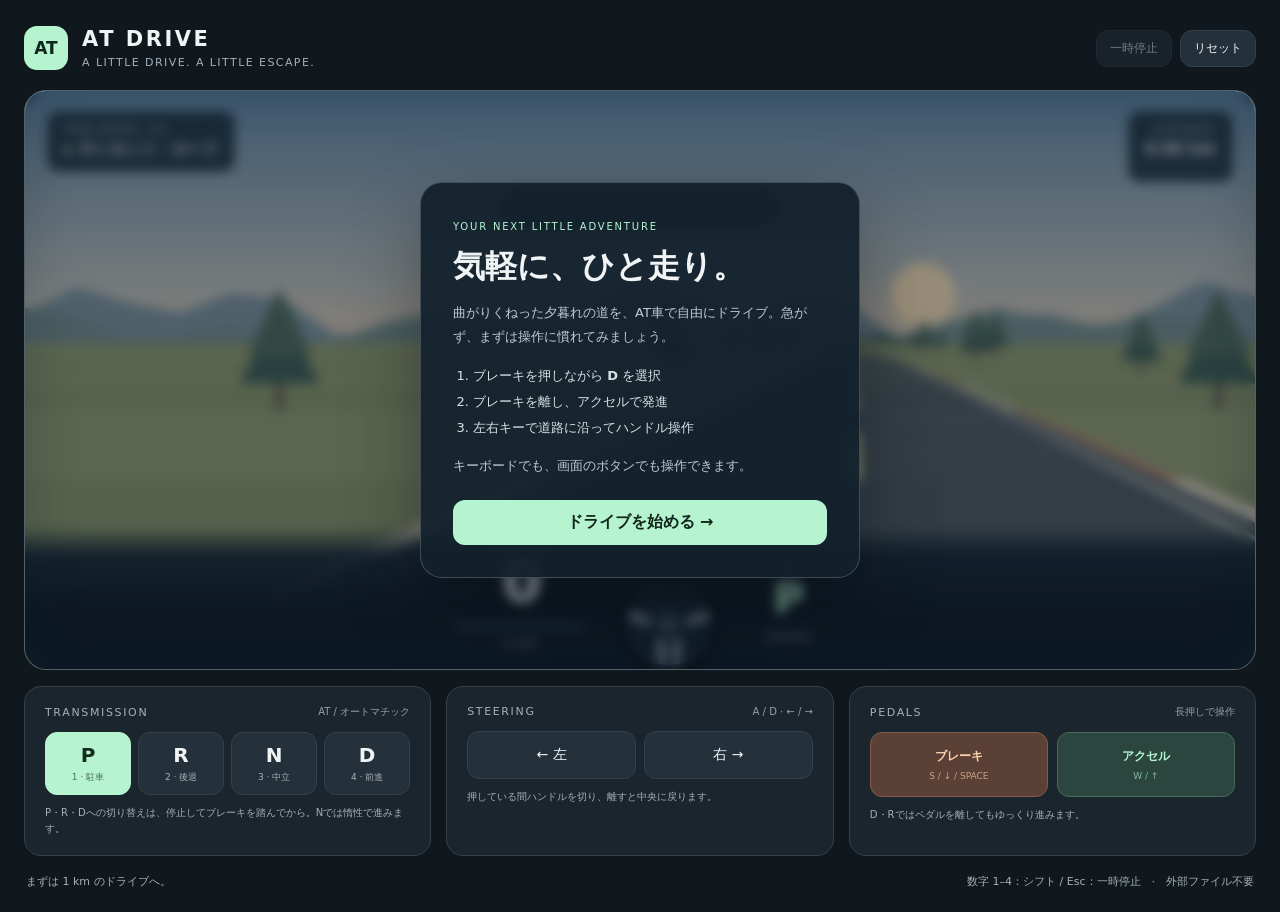
==== at-drive-simulator.html @ 30411b76 "Add standalone automatic transmission driving simulator" ====
<!doctype html>
<html lang="ja">
<head>
<meta charset="utf-8"><meta name="viewport" content="width=device-width,initial-scale=1,viewport-fit=cover">
<title>AT DRIVE — ドライブシミュレーター</title>
<style>
:root{color-scheme:dark;--bg:#10171d;--panel:#1b252d;--line:#34414b;--mint:#b6f4d0;--orange:#ffbc82;--muted:#a4b1ba}*{box-sizing:border-box}body{margin:0;background:var(--bg);color:#f0f4f5;font-family:system-ui,-apple-system,"Yu Gothic",sans-serif}button{font:inherit;color:inherit;cursor:pointer;border:1px solid var(--line);background:#24313a;border-radius:12px;padding:12px 18px;touch-action:none;user-select:none;-webkit-user-select:none}button:focus-visible{outline:3px solid var(--orange);outline-offset:3px}button:hover{border-color:#b6f4d080}button:active,.held{transform:translateY(2px);background:#3c514e!important}button:disabled{opacity:.45;cursor:default}.wrap{max-width:1280px;margin:auto;padding:26px 24px 20px}header{display:flex;justify-content:space-between;align-items:center;margin-bottom:20px;gap:12px}.brand{display:flex;align-items:center;gap:14px}.logo{display:grid;place-items:center;background:var(--mint);color:#10251b;width:44px;height:44px;border-radius:13px;font-size:17px;font-weight:900}.brand h1{font-size:21px;letter-spacing:.12em;margin:0}.brand p{font-size:11px;color:var(--muted);letter-spacing:.13em;margin:5px 0 0}.header-tools{display:flex;gap:8px;flex-shrink:0}.header-tools button{white-space:nowrap;padding:9px 13px;font-size:12px}.scene{position:relative;border-radius:22px;overflow:hidden;border:1px solid #52616b;height:min(58vw,580px);min-height:380px;background:#90aabb;isolation:isolate}canvas{display:block;width:100%;height:100%}.scene:after{content:"";position:absolute;inset:0;border-radius:21px;box-shadow:inset 0 0 50px #10202b44;pointer-events:none}.hud{position:absolute;left:22px;right:22px;top:20px;display:flex;justify-content:space-between;align-items:start;gap:10px;pointer-events:none}.tag{background:#12222bce;backdrop-filter:blur(8px);border:1px solid #ffffff25;border-radius:12px;padding:12px 16px}.tag small{display:block;font-size:10px;letter-spacing:.15em;color:#d3e0e6;margin-bottom:4px}.tag strong{font-size:15px;letter-spacing:.03em}.tag .dot{display:inline-block;width:7px;height:7px;background:var(--mint);border-radius:50%;margin-right:8px}.hud-right{text-align:right}.hint{position:absolute;top:98px;left:50%;transform:translateX(-50%);padding:10px 18px;border-radius:24px;background:#10202cdd;color:#fff;font-size:12px;max-width:92%;width:max-content;text-align:center;pointer-events:none;transition:opacity .15s}.hint.warn{color:#ffcb9e;border:1px solid #ffbc8266}.cockpit{pointer-events:none;position:absolute;bottom:0;left:0;right:0;height:143px;background:linear-gradient(0deg,#101920 45%,#15212bed 80%,#21303900);display:flex;justify-content:center;align-items:end;gap:30px;padding:0 20px 18px}.dial{width:130px;text-align:center}.dial small{font-size:9px;letter-spacing:.17em;color:var(--muted)}#speed{display:block;font-size:57px;font-weight:650;letter-spacing:-.07em;line-height:1.08;font-variant-numeric:tabular-nums}.rpm-track{height:4px;background:#3a4750;border-radius:10px;margin:10px 0 4px;overflow:hidden}.rpm-track i{display:block;height:100%;background:var(--orange);width:12%}.wheel{width:108px;height:108px;margin-bottom:-26px;filter:drop-shadow(0 2px 2px #000);transform-origin:center;flex:none}.gear-display{width:72px;text-align:center;padding-bottom:7px}.gear-display span{display:block;font-size:42px;line-height:1.25;font-weight:700;color:var(--mint)}.gear-display small{font-size:9px;color:var(--muted);letter-spacing:.1em}.dashboard{display:grid;grid-template-columns:1.05fr 1fr 1.05fr;gap:15px;margin-top:16px}.panel{padding:18px 20px;border:1px solid var(--line);border-radius:17px;background:var(--panel)}.panel-title{display:flex;justify-content:space-between;align-items:center;margin-bottom:13px}.panel-title h2{font-size:11px;letter-spacing:.15em;color:var(--muted);font-weight:500;margin:0}.panel-title span{font-size:10px;color:#92a39f}.gear-row{display:grid;grid-template-columns:repeat(4,1fr);gap:7px}.gear-row button{font-size:20px;font-weight:700;padding:10px 4px}.gear-row button[aria-pressed="true"]{background:var(--mint);color:#152b20;border-color:var(--mint)}.gear-row small{display:block;font-size:9px;font-weight:400;margin-top:4px;opacity:.65}.panel-note{font-size:10px;color:var(--muted);margin:10px 0 0;line-height:1.6}.steer-row{display:grid;grid-template-columns:1fr 1fr;gap:8px}.steer-row button{padding:14px 6px;font-size:14px}.pedals{display:grid;grid-template-columns:1fr 1fr;gap:9px}.pedals button{min-height:65px;padding:10px 6px;font-size:12px;font-weight:700}.pedals small{display:block;font-size:9px;font-weight:400;opacity:.65;margin-top:6px}#brake{background:#5a4035;border-color:#805d4b;color:#ffd4b0}#accelerator{background:#2a463e;border-color:#496a5d;color:var(--mint)}.footer{display:flex;justify-content:space-between;gap:10px;color:var(--muted);font-size:11px;padding:17px 2px 0;line-height:1.7}.overlay{position:absolute;inset:0;z-index:3;background:#0b182a6b;backdrop-filter:blur(6px);display:grid;place-items:center;padding:24px}.overlay[hidden]{display:none}.intro{max-height:100%;overflow:auto;background:#13212cf0;border:1px solid #ffffff30;border-radius:22px;padding:32px;max-width:440px;box-shadow:0 25px 80px #0005}.eyebrow{font-size:10px;color:var(--mint);letter-spacing:.18em}.intro h2{font-size:32px;line-height:1.3;margin:12px 0}.intro p{font-size:13px;line-height:1.9;color:#bdcbd2}.intro ol{padding-left:20px;font-size:13px;color:#d7e1e5;line-height:2}.intro button{width:100%;background:var(--mint);color:#10251b;border:0;font-weight:bold;margin-top:8px}.progress{height:3px;background:#32434d;margin-top:8px;border-radius:3px;overflow:hidden}.progress i{display:block;height:100%;background:var(--mint);width:0}.sr{position:absolute;width:1px;height:1px;overflow:hidden;clip:rect(0,0,0,0)}
@media(max-width:760px){.wrap{padding:16px 12px}.brand h1{font-size:16px}.brand p{font-size:9px;max-width:120px}.header-tools button{font-size:11px;padding:8px}.scene{height:55vh;min-height:360px;max-height:600px;border-radius:18px}.hud{left:12px;right:12px;top:12px}.tag{padding:9px 11px}.tag small{font-size:8px}.tag strong{font-size:12px}.hint{top:83px;font-size:11px;padding:8px 12px}.cockpit{gap:15px}.dashboard{grid-template-columns:1fr 1fr;gap:10px}.panel{padding:14px 12px}.panel:first-child{grid-column:1/-1}.gear-row button{padding:8px}.gear-row small{display:inline;margin-left:8px}.panel-title{margin-bottom:10px}.panel-note{font-size:9px}.footer{font-size:10px;flex-direction:column;gap:2px}.intro{padding:23px}.intro h2{font-size:26px}.intro p,.intro ol{font-size:12px}.wheel{width:90px;height:90px}.dial{width:110px}#speed{font-size:49px}.pedals button{min-height:65px;font-size:11px}}
@media(prefers-reduced-motion:reduce){*{scroll-behavior:auto}}
</style>
</head>
<body><main class="wrap">
<header><div class="brand"><span class="logo" aria-hidden="true">AT</span><div><h1>AT DRIVE</h1><p>A LITTLE DRIVE. A LITTLE ESCAPE.</p></div></div><div class="header-tools"><button id="pause" disabled>一時停止</button><button id="reset">リセット</button></div></header>
<div class="scene" id="scene">
<canvas id="view" aria-label="前方の道路。AT車を運転するシミュレーター"></canvas>
<div class="hud"><div class="tag"><small>FREE DRIVE / 01</small><strong><span class="dot"></span>サンセット・ロード</strong></div><div class="tag hud-right"><small>DISTANCE</small><strong id="distance">0.00 km</strong><div class="progress"><i id="progress"></i></div></div></div>
<div class="hint" id="hint" role="status" aria-live="polite">ブレーキを踏みながら D を選択してください</div>
<div class="cockpit"><div class="dial"><small>SPEED · km/h</small><strong id="speed">0</strong><div class="rpm-track"><i id="rpmBar"></i></div><small id="rpm">0 RPM</small></div>
<svg class="wheel" id="wheel" viewBox="0 0 120 120" aria-hidden="true"><circle cx="60" cy="60" r="47" fill="#17232c" stroke="#0b1117" stroke-width="15"/><circle cx="60" cy="60" r="45" fill="none" stroke="#53636d" stroke-width="2"/><path d="M16 51L50 63L52 105M104 51L70 63L68 105" fill="none" stroke="#9aa6ac" stroke-width="8"/><circle cx="60" cy="60" r="19" fill="#263741" stroke="#0c151c" stroke-width="3"/><text x="60" y="65" text-anchor="middle" fill="#c5d4da" font-size="12" font-family="sans-serif">AT</text></svg>
<div class="gear-display"><small>GEAR</small><span id="gearLabel">P</span><small id="driveStatus">PARKING</small></div></div>
<div class="overlay" id="overlay"><div class="intro"><span class="eyebrow">YOUR NEXT LITTLE ADVENTURE</span><h2 id="introTitle">気軽に、ひと走り。</h2><div id="introBody"><p>曲がりくねった夕暮れの道を、AT車で自由にドライブ。急がず、まずは操作に慣れてみましょう。</p><ol><li>ブレーキを押しながら <b>D</b> を選択</li><li>ブレーキを離し、アクセルで発進</li><li>左右キーで道路に沿ってハンドル操作</li></ol><p>キーボードでも、画面のボタンでも操作できます。</p></div><button id="start">ドライブを始める →</button></div></div>
</div>
<div class="dashboard">
<section class="panel"><div class="panel-title"><h2>TRANSMISSION</h2><span>AT / オートマチック</span></div><div class="gear-row" aria-label="シフトレバー"><button data-gear="P" aria-pressed="true">P<small>1 · 駐車</small></button><button data-gear="R" aria-pressed="false">R<small>2 · 後退</small></button><button data-gear="N" aria-pressed="false">N<small>3 · 中立</small></button><button data-gear="D" aria-pressed="false">D<small>4 · 前進</small></button></div><p class="panel-note">P・R・Dへの切り替えは、停止してブレーキを踏んでから。Nでは惰性で進みます。</p></section>
<section class="panel"><div class="panel-title"><h2>STEERING</h2><span>A / D · ← / →</span></div><div class="steer-row"><button id="left" aria-label="左にハンドルを切る">← 左</button><button id="right" aria-label="右にハンドルを切る">右 →</button></div><p class="panel-note">押している間ハンドルを切り、離すと中央に戻ります。</p></section>
<section class="panel"><div class="panel-title"><h2>PEDALS</h2><span>長押しで操作</span></div><div class="pedals"><button id="brake">ブレーキ<small>S / ↓ / SPACE</small></button><button id="accelerator">アクセル<small>W / ↑</small></button></div><p class="panel-note">D・Rではペダルを離してもゆっくり進みます。</p></section>
</div>
<footer class="footer"><span id="milestone">まずは 1 km のドライブへ。</span><span>数字 1–4：シフト / Esc：一時停止　·　外部ファイル不要</span></footer>
</main>
<script>
'use strict';
const $=id=>document.getElementById(id);
const canvas=$('view'), ctx=canvas.getContext('2d');
const gearNames={P:'PARKING',R:'REVERSE',N:'NEUTRAL',D:'DRIVE'};
const keys=new Set(), pointers=new Map();
const state={started:false,paused:false,gear:'P',speed:0,x:0,z:0,heading:0,steer:0,distance:0,offroad:false};
let W=0,H=0,last=0,notice='',noticeUntil=0,lastHint='';
const keyControls={ArrowUp:'accelerator',KeyW:'accelerator',ArrowDown:'brake',KeyS:'brake',Space:'brake',ArrowLeft:'left',KeyA:'left',ArrowRight:'right',KeyD:'right'};
function held(control){return [...keys].some(k=>keyControls[k]===control)||[...pointers.values()].includes(control);}
function active(){return state.started&&!state.paused;}
function clearControls(){keys.clear();pointers.clear();document.querySelectorAll('.held').forEach(b=>b.classList.remove('held'));}
function notify(text){notice=text;noticeUntil=performance.now()+2600;}
function shift(gear){
 if(!active()){if(!state.started)notify('「ドライブを始める」を押してください');return;}
 if(gear===state.gear)return;
 if(gear!=='N'&&(!held('brake')||Math.abs(state.speed)>.14)){notify('停止して、ブレーキを踏みながらシフトを切り替えてください');return;}
 state.gear=gear;
 if(gear==='P')state.speed=0;
 notify({P:'P：駐車しました',R:'R：後退します。後方に注意',N:'N：アクセルは駆動しません',D:'D：前進します。ブレーキを離すとゆっくり発進'}[gear]);
 updateGear();
}
function updateGear(){
 $('gearLabel').textContent=state.gear;$('driveStatus').textContent=gearNames[state.gear];
 document.querySelectorAll('[data-gear]').forEach(b=>b.setAttribute('aria-pressed',String(b.dataset.gear===state.gear)));
}
function pause(){if(!state.started)return;state.paused=!state.paused;clearControls();$('overlay').hidden=!state.paused;$('introTitle').textContent='ひと休み。';$('introBody').hidden=true;$('start').textContent='ドライブに戻る →';$('pause').textContent=state.paused?'再開':'一時停止';}
function reset(){Object.assign(state,{started:false,paused:false,gear:'P',speed:0,x:0,z:0,heading:0,steer:0,distance:0,offroad:false});clearControls();notice='';noticeUntil=0;$('overlay').hidden=false;$('introTitle').textContent='気軽に、ひと走り。';$('introBody').hidden=false;$('start').textContent='ドライブを始める →';$('pause').textContent='一時停止';$('pause').disabled=true;updateGear();}
$('start').onclick=()=>{if(state.started){if(state.paused)pause();return;}state.started=true;state.paused=false;$('overlay').hidden=true;$('pause').disabled=false;clearControls();notify('ブレーキを踏みながら D を選択してください');};
$('pause').onclick=pause;$('reset').onclick=reset;
document.querySelectorAll('[data-gear]').forEach(b=>{b.addEventListener('pointerdown',e=>{e.preventDefault();shift(b.dataset.gear);});b.onclick=()=>shift(b.dataset.gear);});
for(const control of ['left','right','brake','accelerator']){
 const b=$(control);
 b.addEventListener('pointerdown',e=>{if(!active())return;e.preventDefault();b.setPointerCapture(e.pointerId);pointers.set(e.pointerId,control);b.classList.add('held');});
 const release=e=>{pointers.delete(e.pointerId);b.classList.toggle('held',held(control));};
 b.addEventListener('pointerup',release);b.addEventListener('pointercancel',release);b.addEventListener('lostpointercapture',release);
 b.addEventListener('contextmenu',e=>e.preventDefault());
}
window.addEventListener('keydown',e=>{
 if(e.code==='Escape'&&state.started){e.preventDefault();if(!e.repeat)pause();return;}
 if(!active())return;
 if(keyControls[e.code]){e.preventDefault();keys.add(e.code);}
 if(/^Digit[1-4]$/.test(e.code)){e.preventDefault();if(!e.repeat)shift(['P','R','N','D'][Number(e.code.slice(-1))-1]);}
});
window.addEventListener('keyup',e=>{keys.delete(e.code);});
window.addEventListener('blur',()=>{clearControls();if(active())pause();});
document.addEventListener('visibilitychange',()=>{if(document.hidden){clearControls();if(active())pause();}});
function roadCenter(z){return 40*Math.sin(z/250)+25*Math.sin(z/480);}
function step(dt){
 if(!active())return;
 const brake=held('brake'),gas=held('accelerator'),v=state.speed,abs=Math.abs(v);
 const target=(held('right')?1:0)-(held('left')?1:0);
 state.steer+=(target-state.steer)*Math.min(1,dt*7);
 state.offroad=Math.abs(state.x-roadCenter(state.z))>3.6;
 if(state.gear==='P')state.speed=0;
 else if(brake)state.speed=Math.sign(v)*Math.max(0,abs-8.5*dt);
 else{
  const direction=state.gear==='D'?1:state.gear==='R'?-1:0;
  let acceleration=0;
  if(direction){
   if(gas)acceleration=direction*(3.5-.03*abs-.003*abs*abs);
   else if(abs<1.3&&Math.sign(v||direction)===direction)acceleration=direction*.9;
  }
  const drag=(.12+.008*abs*abs+(state.offroad?1.4+.06*abs:0))*Math.sign(v);
  const next=v+(acceleration-drag)*dt;
  state.speed=acceleration===0&&v*next<0?0:next;
  state.speed=Math.max(-5.55,Math.min(30.55,state.speed));
 }
 state.heading+=state.speed/2.7*Math.tan(state.steer*.48/(1+Math.abs(state.speed)/9))*dt;
 state.heading=Math.max(-.8,Math.min(.8,state.heading));
 state.x+=Math.sin(state.heading)*state.speed*dt;
 state.z+=Math.cos(state.heading)*state.speed*dt;
 // Keep the course reachable even after long steering input.
 const center=roadCenter(state.z);
 state.x=Math.max(center-28,Math.min(center+28,state.x));
 state.distance+=Math.abs(state.speed)*dt;
}
function resize(){const r=canvas.getBoundingClientRect(),dpr=Math.min(window.devicePixelRatio||1,2);W=r.width;H=r.height;canvas.width=Math.round(W*dpr);canvas.height=Math.round(H*dpr);ctx.setTransform(dpr,0,0,dpr,0,0);}
new ResizeObserver(resize).observe(canvas);
function polygon(points,color){if(points.some(p=>!p))return;ctx.fillStyle=color;ctx.beginPath();points.forEach((p,i)=>i?ctx.lineTo(p.x,p.y):ctx.moveTo(p.x,p.y));ctx.closePath();ctx.fill();}
function project(x,z){const dx=x-state.x,dz=z-state.z,c=Math.cos(state.heading),s=Math.sin(state.heading),depth=dz*c+dx*s;return depth>.9?{x:W*.5+(dx*c-dz*s)*W*.83/depth,y:H*.43+1.65*W*.83/depth,scale:W*.83/depth}:null;}
function render(){
 if(!W||!H)return;
 const horizon=H*.43;
 const sky=ctx.createLinearGradient(0,0,0,horizon+50);sky.addColorStop(0,'#6489a6');sky.addColorStop(.65,'#c2c1b7');sky.addColorStop(1,'#ffd4ab');ctx.fillStyle=sky;ctx.fillRect(0,0,W,H);
 const sunX=W*.73-state.heading*W*.35;ctx.fillStyle='#ffe1b1';ctx.beginPath();ctx.arc(sunX,horizon-45,Math.max(18,W*.026),0,Math.PI*2);ctx.fill();
 for(let layer=0;layer<2;layer++){
  const pts=[{x:0,y:horizon+15}];for(let i=0;i<=24;i++){const x=W*i/24;pts.push({x,y:horizon-10-(Math.sin(i*.6+layer*2)+Math.sin(i*1.7+layer))*(layer?10:17)-(layer?4:16)});}pts.push({x:W,y:horizon+15});polygon(pts,layer?'#78908a':'#81959c');
 }
 ctx.fillStyle='#9d9f6f';ctx.fillRect(0,horizon+6,W,H-horizon);
 const base=Math.floor(state.z/3)*3;
 for(let i=170;i>=1;i--){
  const z1=base+i*3,z2=z1+3,c1=roadCenter(z1),c2=roadCenter(z2);
  const a=project(c1-3.6,z1),b=project(c1+3.6,z1),c=project(c2+3.6,z2),d=project(c2-3.6,z2);
  if(!a||!b||!c||!d)continue;
  const stripe=Math.floor(z1/12)%2===0;
  polygon([{x:0,y:a.y},{x:W,y:a.y},{x:W,y:d.y},{x:0,y:d.y}],stripe?'#8f9866':'#969e6c');
  const al=project(c1-3.9,z1),bl=project(c2-3.9,z2),ar=project(c1+3.9,z1),br=project(c2+3.9,z2);
  polygon([al,a,d,bl],stripe?'#e5d7bd':'#ba8d72');polygon([b,ar,br,c],stripe?'#e5d7bd':'#ba8d72');
  polygon([a,b,c,d],stripe?'#50585a':'#525a5c');
  for(const lateral of [-3.3,3.3])polygon([project(c1+lateral-.045,z1),project(c1+lateral+.045,z1),project(c2+lateral+.045,z2),project(c2+lateral-.045,z2)],'#e5e2cb');
  if(Math.floor(z1/6)%2===0)polygon([project(c1-.055,z1),project(c1+.055,z1),project(c2+.055,z2),project(c2-.055,z2)],'#eee3bc');
 }
 const firstTree=Math.floor((state.z-30)/24)*24;
 for(let i=27;i>=0;i--){const z=firstTree+i*24;for(const side of [-1,1]){
  const p=project(roadCenter(z)+side*(11+3*Math.sin(z*.13+side)),z);if(!p||p.y<horizon||p.y>H*1.4)continue;
  const h=p.scale*(3.1+.7*Math.sin(z)),w=h*.38;
  ctx.fillStyle='#665c48';ctx.fillRect(p.x-w*.1,p.y-h*.5,w*.2,h*.5);
  polygon([{x:p.x-w,y:p.y-h*.25},{x:p.x,y:p.y-h},{x:p.x+w,y:p.y-h*.25}],'#425e51');
  polygon([{x:p.x-w*.8,y:p.y-h*.52},{x:p.x,y:p.y-h*1.16},{x:p.x+w*.8,y:p.y-h*.52}],'#526c58');
 }}
 // Hood and windscreen base.
 polygon([{x:W*.19,y:H},{x:W*.3,y:H*.87},{x:W*.7,y:H*.87},{x:W*.81,y:H}],'#324751');
 ctx.strokeStyle='#b9c8ca44';ctx.lineWidth=2;ctx.beginPath();ctx.moveTo(W*.3,H*.87);ctx.lineTo(W*.7,H*.87);ctx.stroke();
}
function ui(now){
 $('speed').textContent=Math.round(Math.abs(state.speed)*3.6);
 $('distance').textContent=(state.distance/1000).toFixed(2)+' km';
 $('wheel').style.transform=`rotate(${state.steer*115}deg)`;
 const rpm=!state.started?0:state.gear==='P'||state.gear==='N'?held('accelerator')&&active()?2200:750:750+Math.abs(state.speed)*80+(held('accelerator')&&active()?400:0);
 $('rpm').textContent=Math.round(rpm/50)*50+' RPM';$('rpmBar').style.width=Math.min(100,rpm/4000*100)+'%';
 $('progress').style.width=(state.distance%1000)/10+'%';
 const reached=Math.floor(state.distance/1000);$('milestone').textContent=reached?`${reached} km 達成！ 次の目標まで ${Math.ceil(1000-state.distance%1000)} m`:'まずは 1 km のドライブへ。';
 let text=now<noticeUntil?notice:state.offroad?'コース外です。減速して道路へ戻りましょう':state.gear==='P'?'ブレーキを踏みながら D を選択してください':state.gear==='R'?'R：後退中 / ブレーキで停止できます':state.gear==='N'?'N：ニュートラル / 惰性で進みます':held('brake')?'ブレーキ作動中':Math.abs(state.speed)<2?'D：クリープ走行 / アクセルで加速':'道路に沿って、ゆっくりハンドルを操作しましょう';
 if(text!==lastHint){$('hint').textContent=text;lastHint=text;}
 $('hint').classList.toggle('warn',state.offroad||now<noticeUntil);
 for(const control of ['left','right','brake','accelerator'])$(control).classList.toggle('held',active()&&held(control));
}
function frame(now){const dt=last?Math.min((now-last)/1000,.035):0;last=now;step(dt);render();ui(now);requestAnimationFrame(frame);}
resize();requestAnimationFrame(frame);
</script>
</body></html>
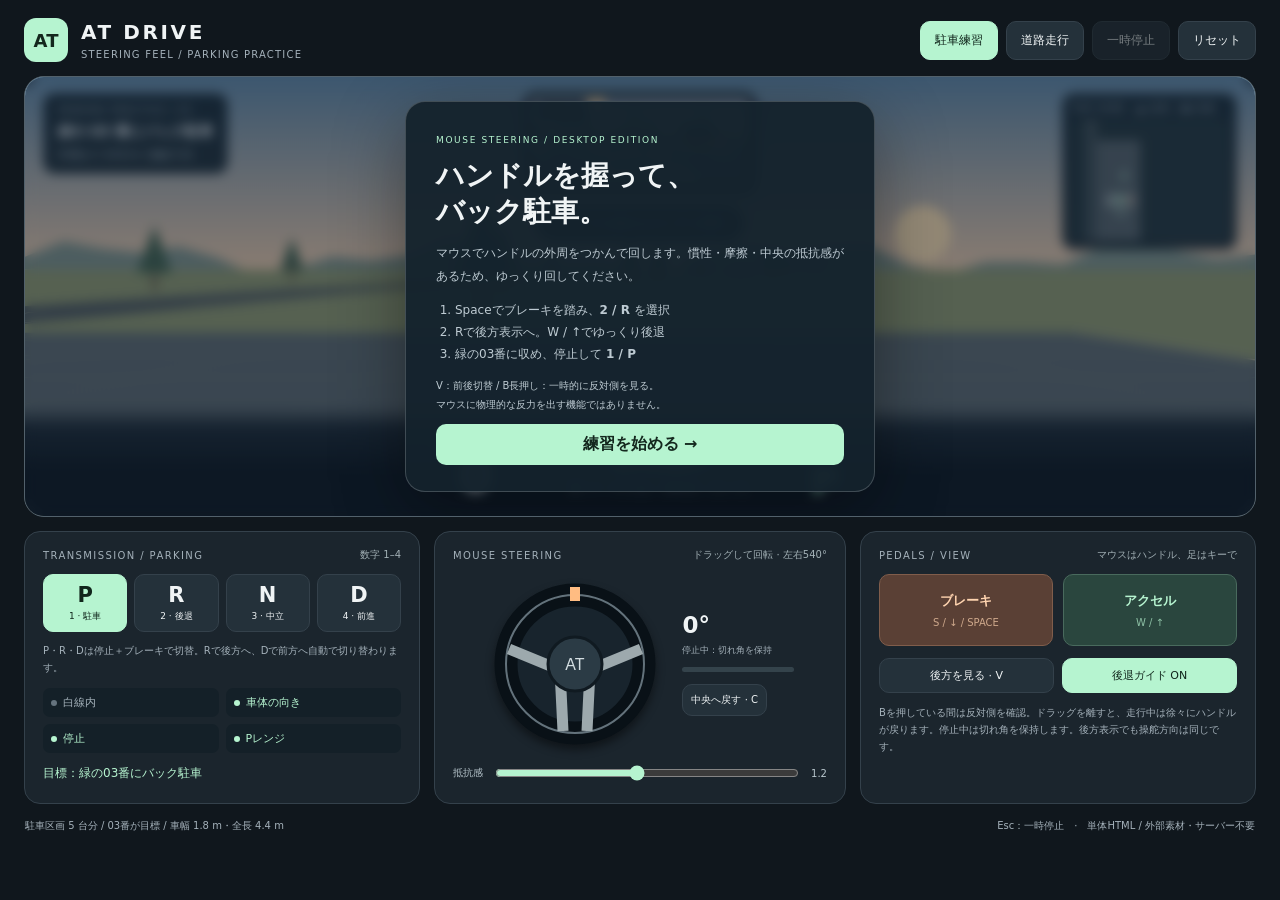
==== commit 55c003a3: "Add weighted mouse steering, parking practice and rear camera" ====
--- a/at-drive-simulator.html
+++ b/at-drive-simulator.html
@@ -1,161 +1,270 @@
 <!doctype html>
 <html lang="ja">
 <head>
-<meta charset="utf-8"><meta name="viewport" content="width=device-width,initial-scale=1,viewport-fit=cover">
-<title>AT DRIVE — ドライブシミュレーター</title>
+<meta charset="utf-8"><meta name="viewport" content="width=device-width,initial-scale=1">
+<title>AT DRIVE — マウスハンドル・駐車練習</title>
 <style>
-:root{color-scheme:dark;--bg:#10171d;--panel:#1b252d;--line:#34414b;--mint:#b6f4d0;--orange:#ffbc82;--muted:#a4b1ba}*{box-sizing:border-box}body{margin:0;background:var(--bg);color:#f0f4f5;font-family:system-ui,-apple-system,"Yu Gothic",sans-serif}button{font:inherit;color:inherit;cursor:pointer;border:1px solid var(--line);background:#24313a;border-radius:12px;padding:12px 18px;touch-action:none;user-select:none;-webkit-user-select:none}button:focus-visible{outline:3px solid var(--orange);outline-offset:3px}button:hover{border-color:#b6f4d080}button:active,.held{transform:translateY(2px);background:#3c514e!important}button:disabled{opacity:.45;cursor:default}.wrap{max-width:1280px;margin:auto;padding:26px 24px 20px}header{display:flex;justify-content:space-between;align-items:center;margin-bottom:20px;gap:12px}.brand{display:flex;align-items:center;gap:14px}.logo{display:grid;place-items:center;background:var(--mint);color:#10251b;width:44px;height:44px;border-radius:13px;font-size:17px;font-weight:900}.brand h1{font-size:21px;letter-spacing:.12em;margin:0}.brand p{font-size:11px;color:var(--muted);letter-spacing:.13em;margin:5px 0 0}.header-tools{display:flex;gap:8px;flex-shrink:0}.header-tools button{white-space:nowrap;padding:9px 13px;font-size:12px}.scene{position:relative;border-radius:22px;overflow:hidden;border:1px solid #52616b;height:min(58vw,580px);min-height:380px;background:#90aabb;isolation:isolate}canvas{display:block;width:100%;height:100%}.scene:after{content:"";position:absolute;inset:0;border-radius:21px;box-shadow:inset 0 0 50px #10202b44;pointer-events:none}.hud{position:absolute;left:22px;right:22px;top:20px;display:flex;justify-content:space-between;align-items:start;gap:10px;pointer-events:none}.tag{background:#12222bce;backdrop-filter:blur(8px);border:1px solid #ffffff25;border-radius:12px;padding:12px 16px}.tag small{display:block;font-size:10px;letter-spacing:.15em;color:#d3e0e6;margin-bottom:4px}.tag strong{font-size:15px;letter-spacing:.03em}.tag .dot{display:inline-block;width:7px;height:7px;background:var(--mint);border-radius:50%;margin-right:8px}.hud-right{text-align:right}.hint{position:absolute;top:98px;left:50%;transform:translateX(-50%);padding:10px 18px;border-radius:24px;background:#10202cdd;color:#fff;font-size:12px;max-width:92%;width:max-content;text-align:center;pointer-events:none;transition:opacity .15s}.hint.warn{color:#ffcb9e;border:1px solid #ffbc8266}.cockpit{pointer-events:none;position:absolute;bottom:0;left:0;right:0;height:143px;background:linear-gradient(0deg,#101920 45%,#15212bed 80%,#21303900);display:flex;justify-content:center;align-items:end;gap:30px;padding:0 20px 18px}.dial{width:130px;text-align:center}.dial small{font-size:9px;letter-spacing:.17em;color:var(--muted)}#speed{display:block;font-size:57px;font-weight:650;letter-spacing:-.07em;line-height:1.08;font-variant-numeric:tabular-nums}.rpm-track{height:4px;background:#3a4750;border-radius:10px;margin:10px 0 4px;overflow:hidden}.rpm-track i{display:block;height:100%;background:var(--orange);width:12%}.wheel{width:108px;height:108px;margin-bottom:-26px;filter:drop-shadow(0 2px 2px #000);transform-origin:center;flex:none}.gear-display{width:72px;text-align:center;padding-bottom:7px}.gear-display span{display:block;font-size:42px;line-height:1.25;font-weight:700;color:var(--mint)}.gear-display small{font-size:9px;color:var(--muted);letter-spacing:.1em}.dashboard{display:grid;grid-template-columns:1.05fr 1fr 1.05fr;gap:15px;margin-top:16px}.panel{padding:18px 20px;border:1px solid var(--line);border-radius:17px;background:var(--panel)}.panel-title{display:flex;justify-content:space-between;align-items:center;margin-bottom:13px}.panel-title h2{font-size:11px;letter-spacing:.15em;color:var(--muted);font-weight:500;margin:0}.panel-title span{font-size:10px;color:#92a39f}.gear-row{display:grid;grid-template-columns:repeat(4,1fr);gap:7px}.gear-row button{font-size:20px;font-weight:700;padding:10px 4px}.gear-row button[aria-pressed="true"]{background:var(--mint);color:#152b20;border-color:var(--mint)}.gear-row small{display:block;font-size:9px;font-weight:400;margin-top:4px;opacity:.65}.panel-note{font-size:10px;color:var(--muted);margin:10px 0 0;line-height:1.6}.steer-row{display:grid;grid-template-columns:1fr 1fr;gap:8px}.steer-row button{padding:14px 6px;font-size:14px}.pedals{display:grid;grid-template-columns:1fr 1fr;gap:9px}.pedals button{min-height:65px;padding:10px 6px;font-size:12px;font-weight:700}.pedals small{display:block;font-size:9px;font-weight:400;opacity:.65;margin-top:6px}#brake{background:#5a4035;border-color:#805d4b;color:#ffd4b0}#accelerator{background:#2a463e;border-color:#496a5d;color:var(--mint)}.footer{display:flex;justify-content:space-between;gap:10px;color:var(--muted);font-size:11px;padding:17px 2px 0;line-height:1.7}.overlay{position:absolute;inset:0;z-index:3;background:#0b182a6b;backdrop-filter:blur(6px);display:grid;place-items:center;padding:24px}.overlay[hidden]{display:none}.intro{max-height:100%;overflow:auto;background:#13212cf0;border:1px solid #ffffff30;border-radius:22px;padding:32px;max-width:440px;box-shadow:0 25px 80px #0005}.eyebrow{font-size:10px;color:var(--mint);letter-spacing:.18em}.intro h2{font-size:32px;line-height:1.3;margin:12px 0}.intro p{font-size:13px;line-height:1.9;color:#bdcbd2}.intro ol{padding-left:20px;font-size:13px;color:#d7e1e5;line-height:2}.intro button{width:100%;background:var(--mint);color:#10251b;border:0;font-weight:bold;margin-top:8px}.progress{height:3px;background:#32434d;margin-top:8px;border-radius:3px;overflow:hidden}.progress i{display:block;height:100%;background:var(--mint);width:0}.sr{position:absolute;width:1px;height:1px;overflow:hidden;clip:rect(0,0,0,0)}
-@media(max-width:760px){.wrap{padding:16px 12px}.brand h1{font-size:16px}.brand p{font-size:9px;max-width:120px}.header-tools button{font-size:11px;padding:8px}.scene{height:55vh;min-height:360px;max-height:600px;border-radius:18px}.hud{left:12px;right:12px;top:12px}.tag{padding:9px 11px}.tag small{font-size:8px}.tag strong{font-size:12px}.hint{top:83px;font-size:11px;padding:8px 12px}.cockpit{gap:15px}.dashboard{grid-template-columns:1fr 1fr;gap:10px}.panel{padding:14px 12px}.panel:first-child{grid-column:1/-1}.gear-row button{padding:8px}.gear-row small{display:inline;margin-left:8px}.panel-title{margin-bottom:10px}.panel-note{font-size:9px}.footer{font-size:10px;flex-direction:column;gap:2px}.intro{padding:23px}.intro h2{font-size:26px}.intro p,.intro ol{font-size:12px}.wheel{width:90px;height:90px}.dial{width:110px}#speed{font-size:49px}.pedals button{min-height:65px;font-size:11px}}
-@media(prefers-reduced-motion:reduce){*{scroll-behavior:auto}}
+:root{color-scheme:dark;--bg:#10171d;--panel:#1b252d;--line:#34414b;--mint:#b6f4d0;--orange:#ffbc82;--muted:#a4b1ba}*{box-sizing:border-box}body{margin:0;background:var(--bg);color:#f0f4f5;font-family:system-ui,-apple-system,"Yu Gothic",sans-serif;min-width:1000px}button,input{font:inherit}button{color:inherit;cursor:pointer;border:1px solid var(--line);background:#24313a;border-radius:10px;padding:10px 14px;user-select:none;white-space:nowrap}button:hover{border-color:#b6f4d080}button:focus-visible,input:focus-visible{outline:3px solid var(--orange);outline-offset:3px}button:disabled{opacity:.45;cursor:default}button[aria-pressed="true"]{background:var(--mint);color:#10251b;border-color:var(--mint)}[hidden]{display:none!important}.wrap{max-width:1360px;margin:auto;padding:18px 24px}.header{display:flex;justify-content:space-between;align-items:center;gap:20px;margin-bottom:14px}.brand{display:flex;align-items:center;gap:13px}.logo{display:grid;place-items:center;width:44px;height:44px;border-radius:12px;background:var(--mint);color:#14271d;font-size:18px;font-weight:900}.brand h1{font-size:20px;letter-spacing:.13em;margin:0}.brand p{color:var(--muted);font-size:10px;letter-spacing:.12em;margin:5px 0 0}.tools{display:flex;gap:8px}.tools button{font-size:12px}.scene{height:clamp(380px,49vh,550px);position:relative;isolation:isolate;border:1px solid #52616b;border-radius:20px;overflow:hidden;background:#899da7}#view{width:100%;height:100%;display:block}.hud{position:absolute;left:18px;right:18px;top:16px;display:flex;justify-content:space-between;align-items:start;pointer-events:none}.tag,.mini{background:#13232cde;border:1px solid #ffffff25;border-radius:12px;padding:11px 14px;backdrop-filter:blur(8px)}.tag small{display:block;font-size:9px;letter-spacing:.15em;color:#bfcdd4;margin-bottom:6px}.tag strong{font-size:14px}.tag p{font-size:10px;color:#bfcdd4;margin:7px 0 0}.mint{color:var(--mint)}.mirror{position:absolute;left:50%;top:16px;transform:translateX(-50%);width:230px;height:99px;border:5px solid #18232b;border-radius:11px;background:#728590;overflow:hidden;box-shadow:0 4px 12px #0007}.mirror canvas{display:block;width:100%;height:100%}.mirror span{position:absolute;left:8px;top:5px;background:#13222cc9;border-radius:4px;padding:3px 6px;font-size:9px}.mini{padding:8px;width:175px}.mini small{display:block;font-size:9px;letter-spacing:.13em;color:#c2cfd4;margin-bottom:4px}.mini canvas{display:block;width:157px;height:122px;border-radius:6px}.hint{position:absolute;left:50%;top:128px;transform:translateX(-50%);background:#14232de8;border:1px solid #ffffff25;color:#e9f1f4;border-radius:30px;padding:9px 17px;font-size:12px;max-width:64%;width:max-content;text-align:center;pointer-events:none}.hint.warn{border-color:#ffbc8270;color:var(--orange)}.cockpit{pointer-events:none;position:absolute;bottom:0;left:0;right:0;height:110px;background:linear-gradient(0deg,#101920 40%,#15212bdc 80%,transparent);display:flex;justify-content:center;align-items:flex-end;gap:45px;padding-bottom:13px}.speed-box{width:100px;text-align:center}.speed-box small,.cockpit-label small{font-size:9px;letter-spacing:.14em;color:var(--muted)}#speed{display:block;font-size:46px;font-weight:650;line-height:1.12;font-variant-numeric:tabular-nums}.cockpit-label{padding-bottom:8px;text-align:center}.cockpit-label strong{display:block;font-size:15px;margin-bottom:5px}.gear-box{width:60px;text-align:center}.gear-box strong{display:block;font-size:37px;color:var(--mint)}.gear-box small{font-size:9px;color:var(--muted)}.dashboard{display:grid;grid-template-columns:1fr 1.04fr 1fr;gap:14px;margin-top:14px}.panel{background:var(--panel);border:1px solid var(--line);border-radius:16px;padding:16px 18px}.panel-title{display:flex;justify-content:space-between;align-items:center;margin-bottom:12px}.panel-title h2{font-size:10px;color:var(--muted);letter-spacing:.14em;font-weight:500;margin:0}.panel-title span{font-size:10px;color:#a3b1b6}.gear-row{display:grid;grid-template-columns:repeat(4,1fr);gap:7px}.gear-row button{padding:8px;font-size:21px;font-weight:bold}.gear-row small{display:block;font-size:9px;font-weight:400;margin-top:3px}.note{font-size:10px;line-height:1.7;color:var(--muted);margin:10px 0}.checks{display:grid;grid-template-columns:1fr 1fr;gap:7px;margin-top:12px}.check{display:flex;align-items:center;gap:6px;font-size:11px;color:#a4b1ba;padding:7px 8px;background:#142028;border-radius:7px}.check i{width:6px;height:6px;border-radius:50%;background:#65737e}.check.ok{color:var(--mint)}.check.ok i{background:var(--mint)}#parkingStatus{font-size:12px;min-height:22px;margin:12px 0 0;color:var(--mint)}.steering-layout{display:flex;align-items:center;justify-content:center;gap:17px}.wheel-rim{width:180px;height:180px;flex:none;cursor:grab;touch-action:none;user-select:none;outline-offset:5px;border-radius:50%;background:radial-gradient(circle,#26343d 0,transparent 66%)}.wheel-rim.dragging{cursor:grabbing}.wheel-rim:focus-visible{outline:3px solid var(--orange)}#wheel{width:180px;height:180px;display:block;filter:drop-shadow(0 5px 5px #0007);transform-origin:center}.wheel-info{width:112px}.wheel-info strong{display:block;font-size:23px;font-variant-numeric:tabular-nums}.wheel-info small{font-size:9px;color:var(--muted)}.wheel-info button{font-size:10px;padding:8px;margin-top:12px}.load-track{height:5px;background:#34434b;border-radius:5px;overflow:hidden;margin-top:10px}.load-track i{display:block;height:100%;width:0;background:var(--orange)}.feel-control{white-space:nowrap;display:flex;align-items:center;gap:10px;margin-top:9px;font-size:10px;color:#b9c7ce}.feel-control input{min-width:0;width:100%;accent-color:var(--mint)}.pedals{display:grid;grid-template-columns:1fr 1fr;gap:10px}.pedals button{height:72px;font-size:13px;font-weight:700;touch-action:none}.pedals small{display:block;font-size:10px;margin-top:7px;font-weight:400;opacity:.7}#brake{background:#5a4035;color:#ffd4b0;border-color:#805d4b}#accelerator{background:#2a463e;color:var(--mint);border-color:#496a5d}.held{box-shadow:inset 0 0 0 2px #ffffff80;filter:brightness(1.2)}.view-controls{display:flex;gap:8px;margin-top:12px}.view-controls button{flex:1;font-size:11px;padding:9px 6px}#assist{display:block;margin-top:11px;font-size:10px;color:#a4b1ba;line-height:1.7}.footer{display:flex;justify-content:space-between;font-size:10px;color:var(--muted);margin:13px 1px 0;line-height:1.8}.overlay{position:absolute;inset:0;z-index:4;background:#0b182a70;backdrop-filter:blur(6px);display:grid;place-items:center;padding:20px}.intro{max-height:100%;overflow:auto;width:470px;border:1px solid #ffffff30;border-radius:20px;background:#14232df5;box-shadow:0 20px 70px #0006;padding:26px 30px}.eyebrow{font-size:9px;letter-spacing:.18em;color:var(--mint)}.intro h2{font-size:28px;line-height:1.3;margin:11px 0}.intro p,.intro ol{font-size:12px;line-height:1.85;color:#becbd3}.intro ol{padding-left:19px}.intro button{width:100%;background:var(--mint);color:#14281e;border:0;font-weight:bold}.intro .sub{font-size:10px}.success{color:var(--mint)!important}#viewButton[aria-pressed="true"]{background:#ecbd91;border-color:#ecbd91;color:#2c2018}
 </style>
 </head>
 <body><main class="wrap">
-<header><div class="brand"><span class="logo" aria-hidden="true">AT</span><div><h1>AT DRIVE</h1><p>A LITTLE DRIVE. A LITTLE ESCAPE.</p></div></div><div class="header-tools"><button id="pause" disabled>一時停止</button><button id="reset">リセット</button></div></header>
-<div class="scene" id="scene">
-<canvas id="view" aria-label="前方の道路。AT車を運転するシミュレーター"></canvas>
-<div class="hud"><div class="tag"><small>FREE DRIVE / 01</small><strong><span class="dot"></span>サンセット・ロード</strong></div><div class="tag hud-right"><small>DISTANCE</small><strong id="distance">0.00 km</strong><div class="progress"><i id="progress"></i></div></div></div>
-<div class="hint" id="hint" role="status" aria-live="polite">ブレーキを踏みながら D を選択してください</div>
-<div class="cockpit"><div class="dial"><small>SPEED · km/h</small><strong id="speed">0</strong><div class="rpm-track"><i id="rpmBar"></i></div><small id="rpm">0 RPM</small></div>
-<svg class="wheel" id="wheel" viewBox="0 0 120 120" aria-hidden="true"><circle cx="60" cy="60" r="47" fill="#17232c" stroke="#0b1117" stroke-width="15"/><circle cx="60" cy="60" r="45" fill="none" stroke="#53636d" stroke-width="2"/><path d="M16 51L50 63L52 105M104 51L70 63L68 105" fill="none" stroke="#9aa6ac" stroke-width="8"/><circle cx="60" cy="60" r="19" fill="#263741" stroke="#0c151c" stroke-width="3"/><text x="60" y="65" text-anchor="middle" fill="#c5d4da" font-size="12" font-family="sans-serif">AT</text></svg>
-<div class="gear-display"><small>GEAR</small><span id="gearLabel">P</span><small id="driveStatus">PARKING</small></div></div>
-<div class="overlay" id="overlay"><div class="intro"><span class="eyebrow">YOUR NEXT LITTLE ADVENTURE</span><h2 id="introTitle">気軽に、ひと走り。</h2><div id="introBody"><p>曲がりくねった夕暮れの道を、AT車で自由にドライブ。急がず、まずは操作に慣れてみましょう。</p><ol><li>ブレーキを押しながら <b>D</b> を選択</li><li>ブレーキを離し、アクセルで発進</li><li>左右キーで道路に沿ってハンドル操作</li></ol><p>キーボードでも、画面のボタンでも操作できます。</p></div><button id="start">ドライブを始める →</button></div></div>
+<header class="header"><div class="brand"><span class="logo" aria-hidden="true">AT</span><div><h1>AT DRIVE</h1><p>STEERING FEEL / PARKING PRACTICE</p></div></div><div class="tools"><button id="parkingMode" aria-pressed="true">駐車練習</button><button id="roadMode" aria-pressed="false">道路走行</button><button id="pause" disabled>一時停止</button><button id="reset">リセット</button></div></header>
+<div class="scene">
+<canvas id="view" aria-label="車内からの前方または後方の景色"></canvas>
+<div class="hud"><div class="tag"><small id="modeLabel">PARKING PRACTICE / 03</small><strong id="courseName">緑の 03 番にバック駐車</strong><p id="positionHint">白線内で停止 → P で駐車完了</p></div><div class="mini"><small>TOP VIEW · ▲ 自車 / ▣ 目標</small><canvas id="map" width="314" height="244" aria-label="駐車場と車の位置を示す上空図"></canvas></div></div>
+<div class="mirror"><canvas id="mirror" aria-label="反対方向の確認映像"></canvas><span id="mirrorLabel">後方確認</span></div>
+<div class="hint" id="hint" role="status" aria-live="polite">ブレーキを踏みながら R を選択してください</div>
+<div class="cockpit"><div class="speed-box"><small>SPEED · km/h</small><strong id="speed">0</strong></div><div class="cockpit-label"><strong id="cameraLabel">前方を確認中</strong><small id="travelLabel">W / ↑：アクセル　SPACE：ブレーキ</small></div><div class="gear-box"><small>GEAR</small><strong id="gearLabel">P</strong></div></div>
+<div class="overlay" id="overlay"><div class="intro"><span class="eyebrow">MOUSE STEERING / DESKTOP EDITION</span><h2 id="introTitle">ハンドルを握って、<br>バック駐車。</h2><div id="introBody"><p>マウスでハンドルの外周をつかんで回します。慣性・摩擦・中央の抵抗感があるため、ゆっくり回してください。</p><ol><li>Spaceでブレーキを踏み、<b>2 / R</b> を選択</li><li>Rで後方表示へ。W / ↑でゆっくり後退</li><li>緑の03番に収め、停止して <b>1 / P</b></li></ol><p class="sub">V：前後切替 / B長押し：一時的に反対側を見る。<br>マウスに物理的な反力を出す機能ではありません。</p></div><button id="start">練習を始める →</button></div></div>
 </div>
 <div class="dashboard">
-<section class="panel"><div class="panel-title"><h2>TRANSMISSION</h2><span>AT / オートマチック</span></div><div class="gear-row" aria-label="シフトレバー"><button data-gear="P" aria-pressed="true">P<small>1 · 駐車</small></button><button data-gear="R" aria-pressed="false">R<small>2 · 後退</small></button><button data-gear="N" aria-pressed="false">N<small>3 · 中立</small></button><button data-gear="D" aria-pressed="false">D<small>4 · 前進</small></button></div><p class="panel-note">P・R・Dへの切り替えは、停止してブレーキを踏んでから。Nでは惰性で進みます。</p></section>
-<section class="panel"><div class="panel-title"><h2>STEERING</h2><span>A / D · ← / →</span></div><div class="steer-row"><button id="left" aria-label="左にハンドルを切る">← 左</button><button id="right" aria-label="右にハンドルを切る">右 →</button></div><p class="panel-note">押している間ハンドルを切り、離すと中央に戻ります。</p></section>
-<section class="panel"><div class="panel-title"><h2>PEDALS</h2><span>長押しで操作</span></div><div class="pedals"><button id="brake">ブレーキ<small>S / ↓ / SPACE</small></button><button id="accelerator">アクセル<small>W / ↑</small></button></div><p class="panel-note">D・Rではペダルを離してもゆっくり進みます。</p></section>
+<section class="panel"><div class="panel-title"><h2>TRANSMISSION / PARKING</h2><span>数字 1–4</span></div><div class="gear-row"><button data-gear="P" aria-pressed="true">P<small>1 · 駐車</small></button><button data-gear="R" aria-pressed="false">R<small>2 · 後退</small></button><button data-gear="N" aria-pressed="false">N<small>3 · 中立</small></button><button data-gear="D" aria-pressed="false">D<small>4 · 前進</small></button></div><p class="note">P・R・Dは停止＋ブレーキで切替。Rで後方へ、Dで前方へ自動で切り替わります。</p><div class="checks"><span class="check" id="checkPosition"><i></i>白線内</span><span class="check" id="checkAngle"><i></i>車体の向き</span><span class="check" id="checkStop"><i></i>停止</span><span class="check" id="checkPark"><i></i>Pレンジ</span></div><p id="parkingStatus" role="status" aria-live="polite">目標：03番の駐車スペース</p></section>
+<section class="panel"><div class="panel-title"><h2>MOUSE STEERING</h2><span>ドラッグして回転 · 左右540°</span></div><div class="steering-layout"><div id="wheelGrip" class="wheel-rim" role="slider" tabindex="0" aria-label="ハンドル。マウスで外周をドラッグ。矢印キーで微調整" aria-valuemin="-540" aria-valuemax="540" aria-valuenow="0"><svg id="wheel" viewBox="0 0 180 180" aria-hidden="true"><circle cx="90" cy="90" r="69" fill="#18242d" stroke="#091117" stroke-width="23"/><circle cx="90" cy="90" r="69" fill="none" stroke="#63727b" stroke-width="2"/><path d="M24 75L75 96L78 157M156 75L105 96L102 157" fill="none" stroke="#9da9ad" stroke-width="11"/><path d="M85 13L95 13L95 27L85 27Z" fill="#ffbc82"/><circle cx="90" cy="90" r="27" fill="#2b3b45" stroke="#101a21" stroke-width="3"/><text x="90" y="96" text-anchor="middle" fill="#d4dee2" font-size="16" font-family="sans-serif">AT</text></svg></div><div class="wheel-info"><strong id="wheelAngle">0°</strong><small id="wheelFeel">低速：重めの操舵</small><div class="load-track"><i id="wheelLoad"></i></div><button id="centerWheel">中央へ戻す · C</button></div></div><label class="feel-control" for="steeringWeight">抵抗感<input id="steeringWeight" type="range" min="0.5" max="2" step="0.1" value="1.2"><span id="weightValue">1.2</span></label></section>
+<section class="panel"><div class="panel-title"><h2>PEDALS / VIEW</h2><span>マウスはハンドル、足はキーで</span></div><div class="pedals"><button id="brake">ブレーキ<small>S / ↓ / SPACE</small></button><button id="accelerator">アクセル<small>W / ↑</small></button></div><div class="view-controls"><button id="viewButton" aria-pressed="false">後方を見る · V</button><button id="guidesButton" aria-pressed="true">後退ガイド ON</button></div><span id="assist">Bを押している間は反対側を確認。ドラッグを離すと、走行中は徐々にハンドルが戻ります。停止中は切れ角を保持します。後方表示でも操舵方向は同じです。</span></section>
 </div>
-<footer class="footer"><span id="milestone">まずは 1 km のドライブへ。</span><span>数字 1–4：シフト / Esc：一時停止　·　外部ファイル不要</span></footer>
+<footer class="footer"><span id="summary">駐車区画 5 台分 / 03番が目標 / 車幅 1.8 m・全長 4.4 m</span><span>Esc：一時停止　·　単体HTML / 外部素材・サーバー不要</span></footer>
 </main>
 <script>
 'use strict';
 const $=id=>document.getElementById(id);
-const canvas=$('view'), ctx=canvas.getContext('2d');
-const gearNames={P:'PARKING',R:'REVERSE',N:'NEUTRAL',D:'DRIVE'};
-const keys=new Set(), pointers=new Map();
-const state={started:false,paused:false,gear:'P',speed:0,x:0,z:0,heading:0,steer:0,distance:0,offroad:false};
-let W=0,H=0,last=0,notice='',noticeUntil=0,lastHint='';
-const keyControls={ArrowUp:'accelerator',KeyW:'accelerator',ArrowDown:'brake',KeyS:'brake',Space:'brake',ArrowLeft:'left',KeyA:'left',ArrowRight:'right',KeyD:'right'};
+const TAU=Math.PI*2,MAX_WHEEL=Math.PI*3,CAR_WIDTH=1.8,CAR_LENGTH=4.4;
+const LOT={left:3.6,right:30,bottom:-23,top:40};
+const BAYS=Array.from({length:5},(_,i)=>({x:11.5+i*3.2,z:3.4,width:3.2,length:6.4}));
+const TARGET=BAYS[2];
+const PARKED=[{x:BAYS[0].x,z:3.4,color:'#9da6ae'},{x:BAYS[4].x,z:3.4,color:'#b47762'}];
+const keys=new Set(),pointers=new Map();
+const state={started:false,paused:false,mode:'parking',gear:'P',speed:0,x:20,z:18,heading:0,distance:0,offroad:false,rearView:false,guides:true,parked:false,parkingHold:0,contacts:0,contactLocked:false};
+const wheel={angle:0,velocity:0,target:0,dragging:false,pointer:null,lastPointerAngle:0,centering:false,load:0,weight:1.2};
+const mainCanvas=$('view'),mirrorCanvas=$('mirror'),mapCanvas=$('map');
+const parkingIntro=$('introBody').innerHTML;
+let last=0,notice='',noticeUntil=0,lastHint='',parkingChecks={position:false,angle:true,stop:true,park:true};
+const keyControls={ArrowUp:'accelerator',KeyW:'accelerator',ArrowDown:'brake',KeyS:'brake',Space:'brake',ArrowLeft:'left',KeyA:'left',ArrowRight:'right',KeyD:'right',KeyB:'lookBack'};
+const clamp=(v,min,max)=>Math.max(min,Math.min(max,v));
+const wrapAngle=a=>Math.atan2(Math.sin(a),Math.cos(a));
 function held(control){return [...keys].some(k=>keyControls[k]===control)||[...pointers.values()].includes(control);}
 function active(){return state.started&&!state.paused;}
-function clearControls(){keys.clear();pointers.clear();document.querySelectorAll('.held').forEach(b=>b.classList.remove('held'));}
-function notify(text){notice=text;noticeUntil=performance.now()+2600;}
+function notify(text){notice=text;noticeUntil=performance.now()+2800;}
+function clearControls(){keys.clear();pointers.clear();wheel.dragging=false;wheel.pointer=null;wheel.target=wheel.angle;wheel.centering=false;wheel.velocity=0;$('wheelGrip').classList.remove('dragging');document.querySelectorAll('.held').forEach(b=>b.classList.remove('held'));}
+function tireAngle(){return wheel.angle/MAX_WHEEL*.56;}
+function rearShown(){return held('lookBack')?!state.rearView:state.rearView;}
 function shift(gear){
- if(!active()){if(!state.started)notify('「ドライブを始める」を押してください');return;}
- if(gear===state.gear)return;
- if(gear!=='N'&&(!held('brake')||Math.abs(state.speed)>.14)){notify('停止して、ブレーキを踏みながらシフトを切り替えてください');return;}
+ if(!active()||gear===state.gear)return;
+ if(gear!=='N'&&(!held('brake')||Math.abs(state.speed)>.14)){notify('停止してブレーキを踏みながらシフトを切り替えてください');return;}
  state.gear=gear;
  if(gear==='P')state.speed=0;
- notify({P:'P：駐車しました',R:'R：後退します。後方に注意',N:'N：アクセルは駆動しません',D:'D：前進します。ブレーキを離すとゆっくり発進'}[gear]);
+ if(gear==='R')state.rearView=true;
+ if(gear==='D')state.rearView=false;
+ notify({P:'P：駐車位置を確認しています',R:'R：後方を表示中。ハンドルの切れ角に注意してゆっくり後退',N:'N：ニュートラル',D:'D：前方を表示中'}[gear]);
  updateGear();
 }
-function updateGear(){
- $('gearLabel').textContent=state.gear;$('driveStatus').textContent=gearNames[state.gear];
- document.querySelectorAll('[data-gear]').forEach(b=>b.setAttribute('aria-pressed',String(b.dataset.gear===state.gear)));
-}
-function pause(){if(!state.started)return;state.paused=!state.paused;clearControls();$('overlay').hidden=!state.paused;$('introTitle').textContent='ひと休み。';$('introBody').hidden=true;$('start').textContent='ドライブに戻る →';$('pause').textContent=state.paused?'再開':'一時停止';}
-function reset(){Object.assign(state,{started:false,paused:false,gear:'P',speed:0,x:0,z:0,heading:0,steer:0,distance:0,offroad:false});clearControls();notice='';noticeUntil=0;$('overlay').hidden=false;$('introTitle').textContent='気軽に、ひと走り。';$('introBody').hidden=false;$('start').textContent='ドライブを始める →';$('pause').textContent='一時停止';$('pause').disabled=true;updateGear();}
-$('start').onclick=()=>{if(state.started){if(state.paused)pause();return;}state.started=true;state.paused=false;$('overlay').hidden=true;$('pause').disabled=false;clearControls();notify('ブレーキを踏みながら D を選択してください');};
-$('pause').onclick=pause;$('reset').onclick=reset;
+function updateGear(){$('gearLabel').textContent=state.gear;document.querySelectorAll('[data-gear]').forEach(b=>b.setAttribute('aria-pressed',String(b.dataset.gear===state.gear)));}
+function reset(mode=state.mode){
+ Object.assign(state,{started:false,paused:false,mode,gear:'P',speed:0,x:mode==='parking'?20:roadCenter(-80),z:mode==='parking'?18:-80,heading:0,distance:0,offroad:false,rearView:false,parked:false,parkingHold:0,contacts:0,contactLocked:false});
+ Object.assign(wheel,{angle:0,velocity:0,target:0,dragging:false,pointer:null,centering:false,load:0});
+ clearControls();notice='';noticeUntil=0;parkingChecks={position:false,angle:true,stop:true,park:true};
+ $('overlay').hidden=false;$('introBody').hidden=false;$('introBody').innerHTML=mode==='parking'?parkingIntro:'<p>ハンドルの外周をマウスでドラッグして回します。停止中は重く、走行中は徐々に中央へ戻ります。</p><ol><li>Spaceでブレーキを踏み、4 / Dで前進</li><li>W / ↑で加速、マウスでハンドル操作</li><li>駐車練習ボタンで、03番へのバック駐車に挑戦</li></ol><p class="sub">V：前後切替 / B長押し：反対方向の確認</p>';$('pause').disabled=true;$('pause').textContent='一時停止';
+ $('introTitle').innerHTML=mode==='parking'?'ハンドルを握って、<br>バック駐車。':'マウスでハンドルを、<br>ゆっくり回そう。';
+ $('start').textContent=mode==='parking'?'練習を始める →':'ドライブを始める →';
+ $('parkingMode').setAttribute('aria-pressed',String(mode==='parking'));$('roadMode').setAttribute('aria-pressed',String(mode==='road'));
+ $('modeLabel').textContent=mode==='parking'?'PARKING PRACTICE / 03':'FREE DRIVE / 01';$('courseName').textContent=mode==='parking'?'緑の 03 番にバック駐車':'サンセット・ロード';
+ $('parkingStatus').textContent='目標：03番の駐車スペース';updateGear();
+}
+function pause(){if(!state.started)return;state.paused=!state.paused;clearControls();$('overlay').hidden=!state.paused;$('introTitle').textContent='ひと休み。';$('introBody').hidden=true;$('start').textContent='運転に戻る →';$('pause').textContent=state.paused?'再開':'一時停止';}
+$('start').onclick=()=>{if(state.started){if(state.paused)pause();return;}state.started=true;$('overlay').hidden=true;$('pause').disabled=false;clearControls();notify(state.mode==='parking'?'ブレーキを踏みながら R を選択してください':'ブレーキを踏みながら D を選択してください');};
+$('pause').onclick=pause;$('reset').onclick=()=>reset();$('parkingMode').onclick=()=>reset('parking');$('roadMode').onclick=()=>reset('road');
+$('centerWheel').onclick=()=>{if(active()){wheel.centering=true;wheel.target=0;}};
+$('viewButton').onclick=()=>{if(active())state.rearView=!state.rearView;};
+$('guidesButton').onclick=()=>{state.guides=!state.guides;$('guidesButton').setAttribute('aria-pressed',String(state.guides));$('guidesButton').textContent='後退ガイド '+(state.guides?'ON':'OFF');};
+$('steeringWeight').oninput=e=>{wheel.weight=Number(e.target.value);$('weightValue').textContent=wheel.weight.toFixed(1);};
 document.querySelectorAll('[data-gear]').forEach(b=>{b.addEventListener('pointerdown',e=>{e.preventDefault();shift(b.dataset.gear);});b.onclick=()=>shift(b.dataset.gear);});
-for(const control of ['left','right','brake','accelerator']){
- const b=$(control);
- b.addEventListener('pointerdown',e=>{if(!active())return;e.preventDefault();b.setPointerCapture(e.pointerId);pointers.set(e.pointerId,control);b.classList.add('held');});
- const release=e=>{pointers.delete(e.pointerId);b.classList.toggle('held',held(control));};
- b.addEventListener('pointerup',release);b.addEventListener('pointercancel',release);b.addEventListener('lostpointercapture',release);
+for(const control of ['brake','accelerator']){
+ const b=$(control);b.addEventListener('pointerdown',e=>{if(!active())return;e.preventDefault();b.setPointerCapture(e.pointerId);pointers.set(e.pointerId,control);});
+ const release=e=>pointers.delete(e.pointerId);for(const type of ['pointerup','pointercancel','lostpointercapture'])b.addEventListener(type,release);
  b.addEventListener('contextmenu',e=>e.preventDefault());
 }
+function pointerAngle(e){const r=$('wheelGrip').getBoundingClientRect();return Math.atan2(e.clientY-r.top-r.height/2,e.clientX-r.left-r.width/2);}
+$('wheelGrip').addEventListener('pointerdown',e=>{
+ if(!active()||e.button!==0)return;e.preventDefault();
+ wheel.dragging=true;wheel.pointer=e.pointerId;wheel.centering=false;wheel.target=wheel.angle;wheel.lastPointerAngle=pointerAngle(e);
+ $('wheelGrip').setPointerCapture(e.pointerId);$('wheelGrip').classList.add('dragging');$('wheelGrip').focus({preventScroll:true});
+});
+$('wheelGrip').addEventListener('pointermove',e=>{
+ if(!wheel.dragging||e.pointerId!==wheel.pointer)return;
+ const angle=pointerAngle(e),delta=wrapAngle(angle-wheel.lastPointerAngle);wheel.lastPointerAngle=angle;
+ wheel.target=clamp(wheel.target+delta,-MAX_WHEEL,MAX_WHEEL);
+});
+function releaseWheel(e){if(e.pointerId!==wheel.pointer)return;wheel.dragging=false;wheel.pointer=null;wheel.target=wheel.angle;$('wheelGrip').classList.remove('dragging');}
+for(const type of ['pointerup','pointercancel','lostpointercapture'])$('wheelGrip').addEventListener(type,releaseWheel);
+$('wheelGrip').addEventListener('contextmenu',e=>e.preventDefault());
 window.addEventListener('keydown',e=>{
+ if(e.target instanceof HTMLInputElement&&['ArrowLeft','ArrowRight','ArrowUp','ArrowDown','Home','End'].includes(e.code))return;
  if(e.code==='Escape'&&state.started){e.preventDefault();if(!e.repeat)pause();return;}
  if(!active())return;
  if(keyControls[e.code]){e.preventDefault();keys.add(e.code);}
  if(/^Digit[1-4]$/.test(e.code)){e.preventDefault();if(!e.repeat)shift(['P','R','N','D'][Number(e.code.slice(-1))-1]);}
+ if(e.code==='KeyV'){e.preventDefault();if(!e.repeat)state.rearView=!state.rearView;}
+ if(e.code==='KeyC'){e.preventDefault();wheel.centering=true;wheel.target=0;}
 });
-window.addEventListener('keyup',e=>{keys.delete(e.code);});
+window.addEventListener('keyup',e=>keys.delete(e.code));
 window.addEventListener('blur',()=>{clearControls();if(active())pause();});
 document.addEventListener('visibilitychange',()=>{if(document.hidden){clearControls();if(active())pause();}});
-function roadCenter(z){return 40*Math.sin(z/250)+25*Math.sin(z/480);}
+function roadCenter(z){const t=clamp((Math.abs(z)-70)/130,0,1);return (40*Math.sin(z/250)+25*Math.sin(z/480))*t*t*(3-2*t);}
+function onPavement(x,z){return Math.abs(x-roadCenter(z))<=3.6||(x>=LOT.left&&x<=LOT.right&&z>=LOT.bottom&&z<=LOT.top);}
+function carCorners(x=state.x,z=state.z,heading=state.heading){const s=Math.sin(heading),c=Math.cos(heading);return [[-1,-1],[1,-1],[1,1],[-1,1]].map(([side,end])=>({x:x+side*CAR_WIDTH/2*c+end*CAR_LENGTH/2*s,z:z-side*CAR_WIDTH/2*s+end*CAR_LENGTH/2*c}));}
+function overlapsParked(car){
+ const ours=carCorners(),theirs=carCorners(car.x,car.z,0);
+ const axes=[{x:1,z:0},{x:0,z:1},{x:Math.cos(state.heading),z:-Math.sin(state.heading)},{x:Math.sin(state.heading),z:Math.cos(state.heading)}];
+ return axes.every(axis=>{const a=ours.map(p=>p.x*axis.x+p.z*axis.z),b=theirs.map(p=>p.x*axis.x+p.z*axis.z);return Math.max(...a)>Math.min(...b)&&Math.max(...b)>Math.min(...a);});
+}
+function stepWheel(dt){
+ const speed=Math.abs(state.speed),keyboard=(held('right')?1:0)-(held('left')?1:0);
+ if(keyboard){wheel.centering=false;wheel.target=clamp(wheel.target+keyboard*2.5*dt,-MAX_WHEEL,MAX_WHEEL);}
+ const driven=wheel.dragging||keyboard!==0||wheel.centering;
+ const input=driven?(wheel.target-wheel.angle)*36:0;
+ const aligning=speed>.12?-wheel.angle*(.3+Math.min(speed,28)*.32):0;
+ const notch=-Math.sin(wheel.angle*18)*.5*Math.exp(-Math.abs(wheel.angle)*3);
+ let torque=input+aligning+notch;
+ const friction=wheel.weight*(.9+1.7/(1+speed))*(wheel.centering?.12:1);
+ wheel.load=clamp(Math.abs(input)/18+friction/12,0,1);
+ if(Math.abs(wheel.velocity)<.035&&Math.abs(torque)<=friction)wheel.velocity=0;
+ else{torque-=Math.sign(wheel.velocity||torque)*friction;wheel.velocity+=(torque-(5.8+wheel.weight)*wheel.velocity)*dt/.85;}
+ const limit=4.8/(1+wheel.weight*.2);wheel.velocity=clamp(wheel.velocity,-limit,limit);
+ wheel.angle+=wheel.velocity*dt;
+ if(Math.abs(wheel.angle)>MAX_WHEEL){wheel.angle=clamp(wheel.angle,-MAX_WHEEL,MAX_WHEEL);wheel.velocity=0;}
+ if(wheel.centering&&Math.abs(wheel.angle)<.025&&Math.abs(wheel.velocity)<.2){wheel.angle=0;wheel.velocity=0;wheel.centering=false;}
+ if(!driven)wheel.target=wheel.angle;
+}
+function checkParking(dt){
+ const corners=carCorners();
+ parkingChecks.position=corners.every(p=>p.x>TARGET.x-TARGET.width/2+.06&&p.x<TARGET.x+TARGET.width/2-.06&&p.z>TARGET.z-TARGET.length/2+.06&&p.z<TARGET.z+TARGET.length/2-.06);
+ parkingChecks.angle=Math.abs(Math.sin(state.heading))<Math.sin(7*Math.PI/180);
+ parkingChecks.stop=Math.abs(state.speed)<.03;parkingChecks.park=state.gear==='P';
+ const valid=Object.values(parkingChecks).every(Boolean);
+ state.parkingHold=valid?state.parkingHold+dt:0;
+ if(state.parkingHold>.8&&!state.parked){state.parked=true;notify('駐車成功！03番の白線内に収まりました');}
+ if(!valid)state.parked=false;
+}
 function step(dt){
  if(!active())return;
+ stepWheel(dt);
  const brake=held('brake'),gas=held('accelerator'),v=state.speed,abs=Math.abs(v);
- const target=(held('right')?1:0)-(held('left')?1:0);
- state.steer+=(target-state.steer)*Math.min(1,dt*7);
- state.offroad=Math.abs(state.x-roadCenter(state.z))>3.6;
+ state.offroad=!onPavement(state.x,state.z);
  if(state.gear==='P')state.speed=0;
  else if(brake)state.speed=Math.sign(v)*Math.max(0,abs-8.5*dt);
  else{
   const direction=state.gear==='D'?1:state.gear==='R'?-1:0;
   let acceleration=0;
-  if(direction){
-   if(gas)acceleration=direction*(3.5-.03*abs-.003*abs*abs);
-   else if(abs<1.3&&Math.sign(v||direction)===direction)acceleration=direction*.9;
-  }
-  const drag=(.12+.008*abs*abs+(state.offroad?1.4+.06*abs:0))*Math.sign(v);
-  const next=v+(acceleration-drag)*dt;
-  state.speed=acceleration===0&&v*next<0?0:next;
-  state.speed=Math.max(-5.55,Math.min(30.55,state.speed));
- }
- state.heading+=state.speed/2.7*Math.tan(state.steer*.48/(1+Math.abs(state.speed)/9))*dt;
- state.heading=Math.max(-.8,Math.min(.8,state.heading));
- state.x+=Math.sin(state.heading)*state.speed*dt;
- state.z+=Math.cos(state.heading)*state.speed*dt;
- // Keep the course reachable even after long steering input.
- const center=roadCenter(state.z);
- state.x=Math.max(center-28,Math.min(center+28,state.x));
- state.distance+=Math.abs(state.speed)*dt;
-}
-function resize(){const r=canvas.getBoundingClientRect(),dpr=Math.min(window.devicePixelRatio||1,2);W=r.width;H=r.height;canvas.width=Math.round(W*dpr);canvas.height=Math.round(H*dpr);ctx.setTransform(dpr,0,0,dpr,0,0);}
-new ResizeObserver(resize).observe(canvas);
-function polygon(points,color){if(points.some(p=>!p))return;ctx.fillStyle=color;ctx.beginPath();points.forEach((p,i)=>i?ctx.lineTo(p.x,p.y):ctx.moveTo(p.x,p.y));ctx.closePath();ctx.fill();}
-function project(x,z){const dx=x-state.x,dz=z-state.z,c=Math.cos(state.heading),s=Math.sin(state.heading),depth=dz*c+dx*s;return depth>.9?{x:W*.5+(dx*c-dz*s)*W*.83/depth,y:H*.43+1.65*W*.83/depth,scale:W*.83/depth}:null;}
-function render(){
- if(!W||!H)return;
- const horizon=H*.43;
- const sky=ctx.createLinearGradient(0,0,0,horizon+50);sky.addColorStop(0,'#6489a6');sky.addColorStop(.65,'#c2c1b7');sky.addColorStop(1,'#ffd4ab');ctx.fillStyle=sky;ctx.fillRect(0,0,W,H);
- const sunX=W*.73-state.heading*W*.35;ctx.fillStyle='#ffe1b1';ctx.beginPath();ctx.arc(sunX,horizon-45,Math.max(18,W*.026),0,Math.PI*2);ctx.fill();
- for(let layer=0;layer<2;layer++){
-  const pts=[{x:0,y:horizon+15}];for(let i=0;i<=24;i++){const x=W*i/24;pts.push({x,y:horizon-10-(Math.sin(i*.6+layer*2)+Math.sin(i*1.7+layer))*(layer?10:17)-(layer?4:16)});}pts.push({x:W,y:horizon+15});polygon(pts,layer?'#78908a':'#81959c');
- }
- ctx.fillStyle='#9d9f6f';ctx.fillRect(0,horizon+6,W,H-horizon);
- const base=Math.floor(state.z/3)*3;
- for(let i=170;i>=1;i--){
-  const z1=base+i*3,z2=z1+3,c1=roadCenter(z1),c2=roadCenter(z2);
-  const a=project(c1-3.6,z1),b=project(c1+3.6,z1),c=project(c2+3.6,z2),d=project(c2-3.6,z2);
-  if(!a||!b||!c||!d)continue;
-  const stripe=Math.floor(z1/12)%2===0;
-  polygon([{x:0,y:a.y},{x:W,y:a.y},{x:W,y:d.y},{x:0,y:d.y}],stripe?'#8f9866':'#969e6c');
-  const al=project(c1-3.9,z1),bl=project(c2-3.9,z2),ar=project(c1+3.9,z1),br=project(c2+3.9,z2);
-  polygon([al,a,d,bl],stripe?'#e5d7bd':'#ba8d72');polygon([b,ar,br,c],stripe?'#e5d7bd':'#ba8d72');
-  polygon([a,b,c,d],stripe?'#50585a':'#525a5c');
-  for(const lateral of [-3.3,3.3])polygon([project(c1+lateral-.045,z1),project(c1+lateral+.045,z1),project(c2+lateral+.045,z2),project(c2+lateral-.045,z2)],'#e5e2cb');
-  if(Math.floor(z1/6)%2===0)polygon([project(c1-.055,z1),project(c1+.055,z1),project(c2+.055,z2),project(c2-.055,z2)],'#eee3bc');
- }
- const firstTree=Math.floor((state.z-30)/24)*24;
- for(let i=27;i>=0;i--){const z=firstTree+i*24;for(const side of [-1,1]){
-  const p=project(roadCenter(z)+side*(11+3*Math.sin(z*.13+side)),z);if(!p||p.y<horizon||p.y>H*1.4)continue;
-  const h=p.scale*(3.1+.7*Math.sin(z)),w=h*.38;
-  ctx.fillStyle='#665c48';ctx.fillRect(p.x-w*.1,p.y-h*.5,w*.2,h*.5);
-  polygon([{x:p.x-w,y:p.y-h*.25},{x:p.x,y:p.y-h},{x:p.x+w,y:p.y-h*.25}],'#425e51');
-  polygon([{x:p.x-w*.8,y:p.y-h*.52},{x:p.x,y:p.y-h*1.16},{x:p.x+w*.8,y:p.y-h*.52}],'#526c58');
- }}
- // Hood and windscreen base.
- polygon([{x:W*.19,y:H},{x:W*.3,y:H*.87},{x:W*.7,y:H*.87},{x:W*.81,y:H}],'#324751');
- ctx.strokeStyle='#b9c8ca44';ctx.lineWidth=2;ctx.beginPath();ctx.moveTo(W*.3,H*.87);ctx.lineTo(W*.7,H*.87);ctx.stroke();
+  if(direction){if(gas)acceleration=direction*(3.3-.03*abs-.003*abs*abs);else if(abs<.8&&Math.sign(v||direction)===direction)acceleration=direction*.65;}
+  const drag=(.12+.008*abs*abs+(state.offroad?1.4+.06*abs:0))*Math.sign(v),next=v+(acceleration-drag)*dt;
+  state.speed=acceleration===0&&v*next<0?0:next;state.speed=clamp(state.speed,-4.16,30.55);
+ }
+ const before={x:state.x,z:state.z,heading:state.heading};
+ state.heading=wrapAngle(state.heading+state.speed/2.7*Math.tan(tireAngle())*dt);
+ state.x+=Math.sin(state.heading)*state.speed*dt;state.z+=Math.cos(state.heading)*state.speed*dt;
+ if(PARKED.some(overlapsParked)){
+  Object.assign(state,before);if(!state.contactLocked&&Math.abs(state.speed)>.001){state.contacts++;notify('駐車車両に接触しました。ブレーキで止まり、切り返してください');}state.speed=0;state.contactLocked=true;
+ }else{state.contactLocked=false;state.distance+=Math.abs(state.speed)*dt;}
+ checkParking(dt);
+}
+// Near-plane clipping keeps all views valid, including a full turn and reversing.
+function cameraFor(rear=false){const offset=rear?-2.12:.6;return{x:state.x+Math.sin(state.heading)*offset,z:state.z+Math.cos(state.heading)*offset,yaw:state.heading+(rear?Math.PI:0),height:rear?1.05:1.55,rear};}
+function transform(p,cam){const dx=p.x-cam.x,dz=p.z-cam.z,c=Math.cos(cam.yaw),s=Math.sin(cam.yaw);return{x:dx*c-dz*s,z:dz*c+dx*s,y:p.y||0};}
+function clipNear(points){const out=[];for(let i=0;i<points.length;i++){const a=points[i],b=points[(i+1)%points.length],insideA=a.z>=.35,insideB=b.z>=.35;if(insideA)out.push(a);if(insideA!==insideB){const t=(.35-a.z)/(b.z-a.z);out.push({x:a.x+(b.x-a.x)*t,z:.35,y:a.y+(b.y-a.y)*t});}}return out;}
+function projectPoint(p,cam,w,h){const v=transform(p,cam);if(v.z<.35)return null;return{x:w/2+(cam.rear?-1:1)*v.x*w*.76/v.z,y:h*(cam.rear?.38:.43)+(cam.height-v.y)*w*.76/v.z};}
+function drawScene(canvas,rear,hood=false){
+ const r=canvas.getBoundingClientRect(),w=r.width,h=r.height,dpr=Math.min(devicePixelRatio||1,1.6);
+ if(!w||!h)return;
+ if(canvas.width!==Math.round(w*dpr)||canvas.height!==Math.round(h*dpr)){canvas.width=Math.round(w*dpr);canvas.height=Math.round(h*dpr);}
+ const ctx=canvas.getContext('2d');ctx.setTransform(dpr,0,0,dpr,0,0);
+ const cam=cameraFor(rear),horizon=h*(rear?.38:.43),sky=ctx.createLinearGradient(0,0,0,horizon+30);
+ sky.addColorStop(0,rear?'#8197aa':'#6489a6');sky.addColorStop(1,'#ffd4ab');ctx.fillStyle=sky;ctx.fillRect(0,0,w,h);
+ ctx.fillStyle='#ffe1b1';ctx.beginPath();ctx.arc(w*(rear?.3:.73)-Math.sin(cam.yaw)*w*.16,horizon-32,Math.max(10,w*.023),0,TAU);ctx.fill();
+ ctx.fillStyle='#82958b';ctx.beginPath();ctx.moveTo(0,horizon+4);for(let i=0;i<=32;i++)ctx.lineTo(w*i/32,horizon-9-12*Math.sin(i*.7+cam.yaw)-8*Math.sin(i*1.8));ctx.lineTo(w,horizon+5);ctx.fill();
+ ctx.fillStyle='#929b71';ctx.fillRect(0,horizon+4,w,h-horizon);
+ const polygons=[];
+ function add(points,color,layer=2){const v=clipNear(points.map(p=>transform(p,cam)));if(v.length<3)return;const depth=v.reduce((a,p)=>a+p.z,0)/v.length;if(depth>520)return;polygons.push({v,color,depth,layer});}
+ function rect(x1,z1,x2,z2,color,y=0){add([{x:x1,z:z1,y},{x:x2,z:z1,y},{x:x2,z:z2,y},{x:x1,z:z2,y}],color,y===.018?0:y<=.12?1:2);}
+ const base=Math.floor(state.z/5)*5;
+ for(let i=-78;i<=78;i++){
+  const z1=base+i*5,z2=z1+5,c1=roadCenter(z1),c2=roadCenter(z2),stripe=Math.floor(z1/10)%2===0;
+  add([{x:c1-3.6,z:z1},{x:c1+3.6,z:z1},{x:c2+3.6,z:z2},{x:c2-3.6,z:z2}],stripe?'#525b5e':'#50595c',0);
+  for(const side of [-1,1])add([{x:c1+side*3.3-.045,z:z1,y:.008},{x:c1+side*3.3+.045,z:z1,y:.008},{x:c2+side*3.3+.045,z:z2,y:.008},{x:c2+side*3.3-.045,z:z2,y:.008}],'#e2ddc8',1);
+  if(stripe)add([{x:c1-.06,z:z1,y:.01},{x:c1+.06,z:z1,y:.01},{x:c2+.06,z:z2,y:.01},{x:c2-.06,z:z2,y:.01}],'#e8ddbd',1);
+ }
+ // Small pavement tiles sort correctly against nearby road and cars.
+ for(let x=LOT.left;x<LOT.right;x+=3.2)for(let z=LOT.bottom;z<LOT.top;z+=3.2)rect(x,z,Math.min(x+3.2,LOT.right),Math.min(z+3.2,LOT.top),'#616c70',.018);
+ for(let i=0;i<BAYS.length;i++){
+  const bay=BAYS[i],left=bay.x-bay.width/2,right=bay.x+bay.width/2,bottom=bay.z-bay.length/2,top=bay.z+bay.length/2;
+  if(i===2)rect(left+.08,bottom+.08,right-.08,top-.08,state.parked?'#7bba9a':'#678e7c',.035);
+  rect(left-.045,bottom,left+.045,top,'#e5e9df',.045);rect(right-.045,bottom,right+.045,top,'#e5e9df',.045);rect(left,bottom,right,bottom+.09,'#e5e9df',.045);
+  rect(left+.6,bottom+.38,right-.6,bottom+.58,'#d0c9ad',.12);
+  // Spot numbers are painted using simple projected strokes below.
+ }
+ rect(LOT.right-.12,LOT.bottom,LOT.right,LOT.top,'#d0c2a4',.03);
+ function box(x,z,width,length,height,color){
+  const a={x:x-width/2,z:z-length/2,y:.05},b={x:x+width/2,z:z-length/2,y:.05},c={x:x+width/2,z:z+length/2,y:.05},d={x:x-width/2,z:z+length/2,y:.05};
+  const A={...a,y:height},B={...b,y:height},C={...c,y:height},D={...d,y:height};
+  add([a,b,B,A],color);add([b,c,C,B],color);add([c,d,D,C],color);add([d,a,A,D],color);add([A,B,C,D],color);
+ }
+ for(const car of PARKED){box(car.x,car.z,1.8,4.4,.72,car.color);box(car.x,car.z-.1,1.5,2.4,1.38,'#364c58');rect(car.x-.67,car.z-.9,car.x+.67,car.z+.5,car.color,1.4);}
+ // Trees are fixed in world space; the parking lot remains clear.
+ for(let i=-14;i<=14;i++)for(const side of [-1,1]){
+  const z=Math.floor(state.z/26)*26+i*26,x=roadCenter(z)+side*(13+3*Math.sin(z*.13));
+  if(x>LOT.left-3&&x<LOT.right+3&&z>LOT.bottom-5&&z<LOT.top+5)continue;
+  add([{x:x-.15,z,y:0},{x:x+.15,z,y:0},{x:x+.15,z,y:2},{x:x-.15,z,y:2}],'#6a604a');
+  add([{x:x-1.1,z,y:1.1},{x,z,y:4.1},{x:x+1.1,z,y:1.1}],'#466550');
+ }
+ polygons.sort((a,b)=>a.layer-b.layer||b.depth-a.depth);
+ for(const poly of polygons){ctx.fillStyle=poly.color;ctx.beginPath();poly.v.forEach((p,i)=>{const x=w/2+(cam.rear?-1:1)*p.x*w*.76/p.z,y=horizon+(cam.height-p.y)*w*.76/p.z;if(i)ctx.lineTo(x,y);else ctx.moveTo(x,y);});ctx.closePath();ctx.fill();}
+ for(let i=0;i<BAYS.length;i++){
+  const bay=BAYS[i],p=projectPoint({x:bay.x,z:bay.z+bay.length/2+.7,y:.03},cam,w,h),v=transform({x:bay.x,z:bay.z+bay.length/2+.7},cam);
+  if(p&&v.z<100){ctx.fillStyle=i===2?'#ddffeb':'#e0e5df';ctx.font=`bold ${clamp(w*.76/v.z*.55,6,54)}px sans-serif`;ctx.textAlign='center';ctx.fillText(String(i+1).padStart(2,'0'),p.x,p.y);}
+ }
+ if(rear&&state.guides)drawGuides(ctx,cam,w,h);
+ if(hood&&!rear){ctx.fillStyle='#344b57';ctx.beginPath();ctx.moveTo(w*.18,h);ctx.lineTo(w*.29,h*.9);ctx.lineTo(w*.71,h*.9);ctx.lineTo(w*.82,h);ctx.fill();}
+}
+function drawGuides(ctx,cam,w,h){
+ let x=state.x-Math.sin(state.heading)*2.2,z=state.z-Math.cos(state.heading)*2.2,heading=state.heading;
+ const left=[],right=[];
+ for(let i=0;i<=32;i++){
+  left.push({x:x-Math.cos(heading)*1.02,z:z+Math.sin(heading)*1.02,y:.07});right.push({x:x+Math.cos(heading)*1.02,z:z-Math.sin(heading)*1.02,y:.07});
+  heading-=.24/2.7*Math.tan(tireAngle());x-=Math.sin(heading)*.24;z-=Math.cos(heading)*.24;
+ }
+ ctx.lineWidth=2;
+ for(let i=3;i<32;i++){
+  ctx.strokeStyle=i<8?'#ff9c8e':i<18?'#ffe399':'#b6f4d0';
+  for(const line of [left,right]){const a=projectPoint(line[i],cam,w,h),b=projectPoint(line[i+1],cam,w,h);if(a&&b){ctx.beginPath();ctx.moveTo(a.x,a.y);ctx.lineTo(b.x,b.y);ctx.stroke();}}
+  if(i===6||i===15||i===28){const a=projectPoint(left[i],cam,w,h),b=projectPoint(right[i],cam,w,h);if(a&&b){ctx.beginPath();ctx.moveTo(a.x,a.y);ctx.lineTo(b.x,b.y);ctx.stroke();}}
+ }
+}
+function drawMap(){
+ const ctx=mapCanvas.getContext('2d');ctx.setTransform(2,0,0,2,0,0);ctx.fillStyle='#283a40';ctx.fillRect(0,0,157,122);
+ const scale=1.65,ox=20,oz=87,point=(x,z)=>({x:ox+x*scale,y:oz-z*scale});
+ const l=point(LOT.left,LOT.top),r=point(LOT.right,LOT.bottom);ctx.fillStyle='#59656b';ctx.fillRect(l.x,l.y,r.x-l.x,r.y-l.y);ctx.fillStyle='#435258';ctx.fillRect(ox-3.6*scale,0,7.2*scale,122);
+ for(let i=0;i<BAYS.length;i++){const b=BAYS[i],p=point(b.x-b.width/2,b.z+b.length/2);ctx.fillStyle=i===2?'#7fae92':'#657176';ctx.fillRect(p.x,p.y,b.width*scale,b.length*scale);ctx.strokeStyle=i===2?'#c9ffe0':'#d2dad4';ctx.strokeRect(p.x,p.y,b.width*scale,b.length*scale);}
+ for(const car of PARKED){const p=point(car.x-.9,car.z+2.2);ctx.fillStyle=car.color;ctx.fillRect(p.x,p.y,1.8*scale,4.4*scale);}
+ const corners=carCorners().map(p=>point(p.x,p.z));ctx.fillStyle=state.parked?'#ffdc93':'#b6f4d0';ctx.beginPath();corners.forEach((p,i)=>i?ctx.lineTo(p.x,p.y):ctx.moveTo(p.x,p.y));ctx.closePath();ctx.fill();
+ const c=point(state.x,state.z),nose=point(state.x+Math.sin(state.heading)*3.5,state.z+Math.cos(state.heading)*3.5);ctx.strokeStyle='#e1fff0';ctx.beginPath();ctx.moveTo(c.x,c.y);ctx.lineTo(nose.x,nose.y);ctx.stroke();
+ const target=point(TARGET.x,TARGET.z);ctx.fillStyle='#d9ffe8';ctx.font='8px sans-serif';ctx.textAlign='left';ctx.fillText('03',target.x-4,target.y+16);
+ const outside=c.x<0||c.x>157||c.y<0||c.y>122;
+ if(outside){ctx.fillStyle='#ffe0a3';ctx.textAlign='center';ctx.fillText('自車はマップの外',78,114);}
 }
 function ui(now){
- $('speed').textContent=Math.round(Math.abs(state.speed)*3.6);
- $('distance').textContent=(state.distance/1000).toFixed(2)+' km';
- $('wheel').style.transform=`rotate(${state.steer*115}deg)`;
- const rpm=!state.started?0:state.gear==='P'||state.gear==='N'?held('accelerator')&&active()?2200:750:750+Math.abs(state.speed)*80+(held('accelerator')&&active()?400:0);
- $('rpm').textContent=Math.round(rpm/50)*50+' RPM';$('rpmBar').style.width=Math.min(100,rpm/4000*100)+'%';
- $('progress').style.width=(state.distance%1000)/10+'%';
- const reached=Math.floor(state.distance/1000);$('milestone').textContent=reached?`${reached} km 達成！ 次の目標まで ${Math.ceil(1000-state.distance%1000)} m`:'まずは 1 km のドライブへ。';
- let text=now<noticeUntil?notice:state.offroad?'コース外です。減速して道路へ戻りましょう':state.gear==='P'?'ブレーキを踏みながら D を選択してください':state.gear==='R'?'R：後退中 / ブレーキで停止できます':state.gear==='N'?'N：ニュートラル / 惰性で進みます':held('brake')?'ブレーキ作動中':Math.abs(state.speed)<2?'D：クリープ走行 / アクセルで加速':'道路に沿って、ゆっくりハンドルを操作しましょう';
- if(text!==lastHint){$('hint').textContent=text;lastHint=text;}
- $('hint').classList.toggle('warn',state.offroad||now<noticeUntil);
- for(const control of ['left','right','brake','accelerator'])$(control).classList.toggle('held',active()&&held(control));
-}
-function frame(now){const dt=last?Math.min((now-last)/1000,.035):0;last=now;step(dt);render();ui(now);requestAnimationFrame(frame);}
-resize();requestAnimationFrame(frame);
+ $('speed').textContent=Math.round(Math.abs(state.speed)*3.6);const degrees=Math.round(wheel.angle*180/Math.PI);
+ $('wheel').style.transform=`rotate(${degrees}deg)`;$('wheelAngle').textContent=(degrees>0?'+':'')+degrees+'°';$('wheelGrip').setAttribute('aria-valuenow',degrees);
+ $('wheelLoad').style.width=Math.round(wheel.load*100)+'%';$('wheelFeel').textContent=wheel.dragging?'マウスで操舵中':Math.abs(state.speed)>.5?'走行中：徐々に戻る':'停止中：切れ角を保持';
+ const rear=rearShown();$('cameraLabel').textContent=rear?'後方カメラ（鏡像）':'前方を確認中';$('mirrorLabel').textContent=rear?'前方確認':'後方確認';
+ $('viewButton').textContent=(rear?'前方を見る':'後方を見る')+' · V';$('viewButton').setAttribute('aria-pressed',String(rear));
+ for(const [key,id] of [['position','checkPosition'],['angle','checkAngle'],['stop','checkStop'],['park','checkPark']])$(id).classList.toggle('ok',parkingChecks[key]);
+ const distance=Math.hypot(state.x-TARGET.x,state.z-TARGET.z);
+ $('positionHint').textContent=state.mode==='parking'?`03番まで ${distance.toFixed(1)} m / 接触 ${state.contacts} 回`:`走行距離 ${(state.distance/1000).toFixed(2)} km / 駐車場は原点付近`;
+ const status=state.parked?'駐車成功！白線内・停止・Pを確認しました':parkingChecks.position&&parkingChecks.angle?'位置OK。停止してPに入れてください':'目標：緑の03番にバック駐車';
+ if($('parkingStatus').textContent!==status)$('parkingStatus').textContent=status;
+ let text=now<noticeUntil?notice:state.parked?'駐車成功！リセットで再挑戦できます':state.offroad?'舗装の外です。減速して戻りましょう':wheel.dragging?'ハンドル操舵中：急がず、ゆっくり回してください':state.gear==='P'?'ブレーキを踏みながら '+(state.mode==='parking'?'R':'D')+' を選択':state.gear==='R'?'R：バック走行。上空図と前後の映像を確認しましょう':held('brake')?'ブレーキ作動中':'V：前後切替 / マウスでハンドルを回す';
+ if(text!==lastHint){$('hint').textContent=text;lastHint=text;}$('hint').classList.toggle('warn',state.offroad||now<noticeUntil);
+ for(const id of ['brake','accelerator'])$(id).classList.toggle('held',active()&&held(id));
+}
+function frame(now){const dt=last?Math.min((now-last)/1000,.03):0;last=now;step(dt);drawScene(mainCanvas,rearShown(),true);drawScene(mirrorCanvas,!rearShown(),false);drawMap();ui(now);requestAnimationFrame(frame);}
+reset();requestAnimationFrame(frame);
 </script>
 </body></html>
